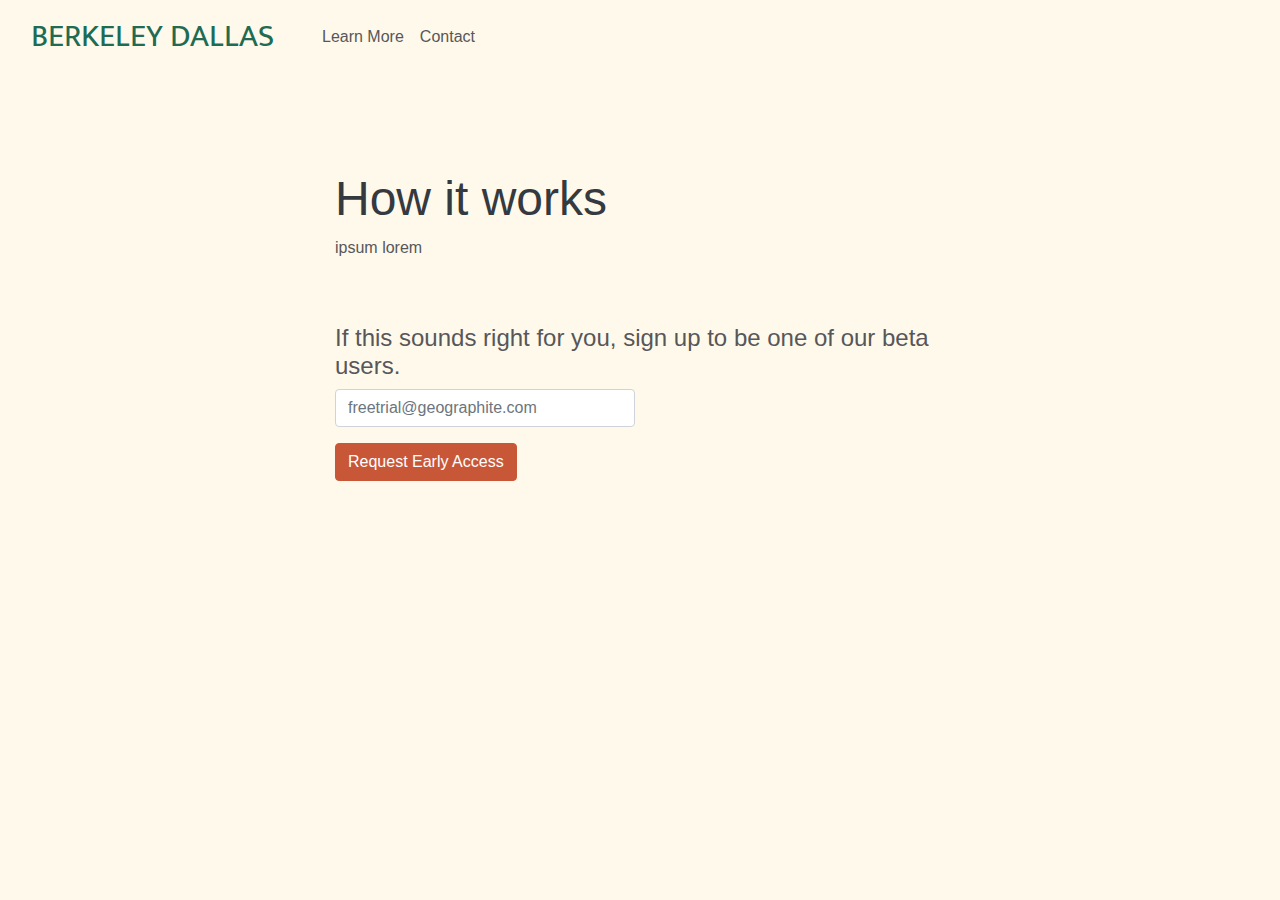
==== learn-more.html @ 082b2bab "let there be light" ====
<!DOCTYPE html>
<html lang="en">
<head>
    <!-- Required meta tags -->
    <meta charset="utf-8">
    <meta name="viewport" content="width=device-width, initial-scale=1, shrink-to-fit=no">

    <link rel="icon" type="img/ico" href="img/favicon.ico">

    <link href="https://fonts.googleapis.com/css?family=Mukta+Mahee" rel="stylesheet">
    <link rel="stylesheet" href="https://maxcdn.bootstrapcdn.com/bootstrap/4.0.0/css/bootstrap.min.css" integrity="sha384-Gn5384xqQ1aoWXA+058RXPxPg6fy4IWvTNh0E263XmFcJlSAwiGgFAW/dAiS6JXm" crossorigin="anonymous">
    <link rel="stylesheet" href="css/style.css">

    <title>BERKELEY DALLAS</title>
</head>
<body>
    <div class="container-fluid">
        <nav class="navbar navbar-expand-lg">
            <a class="navbar-brand" href="/">BERKELEY DALLAS</a>
            <button class="navbar-toggler" type="button" data-toggle="collapse" data-target="#top-nav" aria-controls="top-nav" aria-expanded="false" aria-label="Toggle navigation">
                <span class="navbar-toggler-icon"></span>
            </button>

            <div class="collapse navbar-collapse" id="top-nav">
                <ul class="navbar-nav ml-4">
                    <li class="nav-item">
                        <a class="nav-link" href="/learn-more.html">Learn More</a>
                    </li>
                    <li class="nav-item">
                        <a class="nav-link" href="/contact.html">Contact</a>
                    </li>
                </ul>
            </div>
        </nav>
    </div>

    <div class="container-fluid">
        <div class="row">
            <div class="col"></div>
            <div class="col-6">
                <div id="hero">
                    <h1 class="text-dark">How it works</h1>
                    <p class="text-dark-gray">ipsum lorem</p>
                    <br>
                    <br>
                    <h4 class="text-dark-gray">If this sounds right for you, sign up to be one of our beta users.</h4>
                    <form>
                        <div class="form-group">
                            <input type="email" class="form-control" name="email" placeholder="freetrial@geographite.com" required>
                            </div>
                            <div class="form-group">
                                <button type="submit" class="btn btn-large btn-cta">Request Early Access</button>
                            </div>
                    </form>
                </div>
            </div>
            <div class="col"></div>
        </div>
    </div>
    <script src="https://code.jquery.com/jquery-3.2.1.slim.min.js" integrity="sha384-KJ3o2DKtIkvYIK3UENzmM7KCkRr/rE9/Qpg6aAZGJwFDMVNA/GpGFF93hXpG5KkN" crossorigin="anonymous"></script>
    <script src="https://cdnjs.cloudflare.com/ajax/libs/popper.js/1.12.9/umd/popper.min.js" integrity="sha384-ApNbgh9B+Y1QKtv3Rn7W3mgPxhU9K/ScQsAP7hUibX39j7fakFPskvXusvfa0b4Q" crossorigin="anonymous"></script>
    <script src="https://maxcdn.bootstrapcdn.com/bootstrap/4.0.0/js/bootstrap.min.js" integrity="sha384-JZR6Spejh4U02d8jOt6vLEHfe/JQGiRRSQQxSfFWpi1MquVdAyjUar5+76PVCmYl" crossorigin="anonymous"></script>
</body>
</html>
---- css/style.css ----
html {
	--bd-orange: #c85738;
	--bd-orange-light: #d26142;
	--bd-green: #206b51;
	--bd-off-white: #fff9ec;
	--bd-dark-gray: #575759;
}

body {
	background-color: var(--bd-off-white);
}

.text-dark-gray {
	color: var(--bd-dark-gray);
}

.text-orange {
	color: var(--bd-orange);
}

.navbar-brand {
	color: var(--bd-green);
	font-family: 'Mukta Mahee', sans-serif;
	font-size: 2em;
}

.navbar-brand:hover {
	color: var(--bd-green);
}

.navbar a.nav-link {
	color: var(--bd-dark-gray);
}

#hero {
	margin: 6em auto;
}

#hero h1 {
	font-size: 3em;
}

#hero hr {
	max-width: 200px;
}

#hero input {
	max-width: 300px;
}

.btn-cta {
	background-color: var(--bd-orange);
	border-color: var(--bd-orange);
	color: white;
}

.btn-cta:hover {
	background-color: var(--bd-orange-light);
	border-color: var(--bd-orange-light);
	color: white;
}
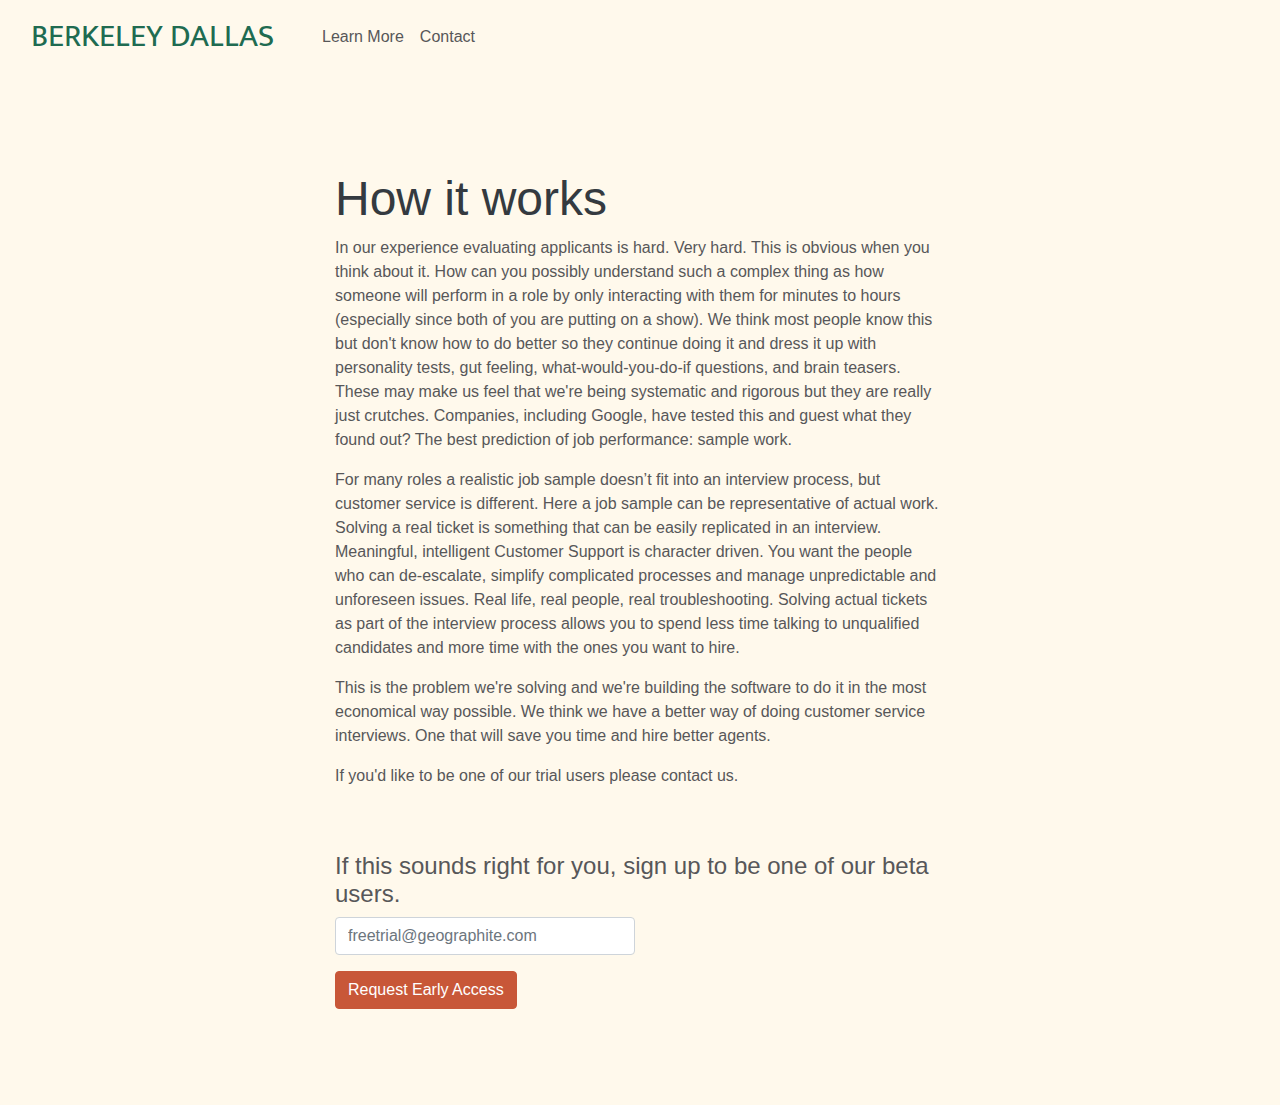
==== commit d0095bf2: "updating copy" ====
--- a/learn-more.html
+++ b/learn-more.html
@@ -40,7 +40,10 @@
             <div class="col-6">
                 <div id="hero">
                     <h1 class="text-dark">How it works</h1>
-                    <p class="text-dark-gray">ipsum lorem</p>
+                    <p class="text-dark-gray">In our experience evaluating applicants is hard. Very hard. This is obvious when you think about it. How can you possibly understand such a complex thing as how someone will perform in a role by only interacting with them for minutes to hours (especially since both of you are putting on a show). We think most people know this but don't know how to do better so they continue doing it and dress it up with personality tests, gut feeling, what-would-you-do-if questions, and brain teasers. These may make us feel that we're being systematic and rigorous but they are really just crutches. Companies, including Google, have tested this and guest what they found out? The best prediction of job performance: sample work.</p>
+                    <p class="text-dark-gray">For many roles a realistic job sample doesn’t fit into an interview process, but customer service is different. Here a job sample can be representative of actual work. Solving a real ticket is something that can be easily replicated in an interview. Meaningful, intelligent Customer Support is character driven. You want the people who can de-escalate, simplify complicated processes and manage unpredictable and unforeseen issues. Real life, real people, real troubleshooting. Solving actual tickets as part of the interview process allows you to spend less time talking to unqualified candidates and more time with the ones you want to hire.</p>
+                    <p class="text-dark-gray">This is the problem we're solving and we're building the software to do it in the most economical way possible. We think we have a better way of doing customer service interviews. One that will save you time and hire better agents.</p>
+                    <p class="text-dark-gray">If you'd like to be one of our trial users please contact us.</p>
                     <br>
                     <br>
                     <h4 class="text-dark-gray">If this sounds right for you, sign up to be one of our beta users.</h4>
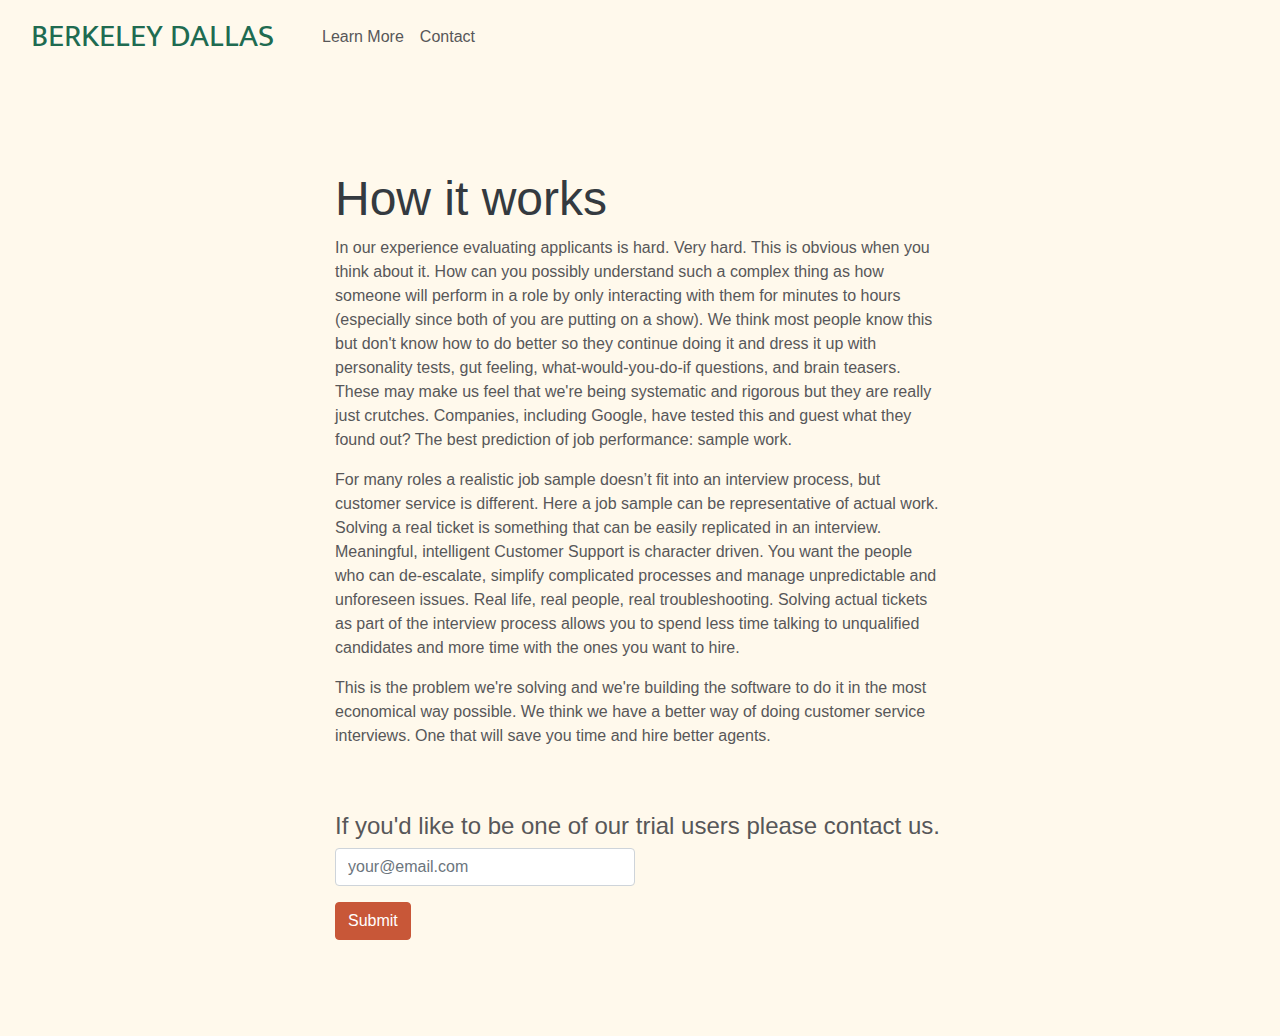
==== commit a86ee052: "updating copy" ====
--- a/learn-more.html
+++ b/learn-more.html
@@ -43,16 +43,15 @@
                     <p class="text-dark-gray">In our experience evaluating applicants is hard. Very hard. This is obvious when you think about it. How can you possibly understand such a complex thing as how someone will perform in a role by only interacting with them for minutes to hours (especially since both of you are putting on a show). We think most people know this but don't know how to do better so they continue doing it and dress it up with personality tests, gut feeling, what-would-you-do-if questions, and brain teasers. These may make us feel that we're being systematic and rigorous but they are really just crutches. Companies, including Google, have tested this and guest what they found out? The best prediction of job performance: sample work.</p>
                     <p class="text-dark-gray">For many roles a realistic job sample doesn’t fit into an interview process, but customer service is different. Here a job sample can be representative of actual work. Solving a real ticket is something that can be easily replicated in an interview. Meaningful, intelligent Customer Support is character driven. You want the people who can de-escalate, simplify complicated processes and manage unpredictable and unforeseen issues. Real life, real people, real troubleshooting. Solving actual tickets as part of the interview process allows you to spend less time talking to unqualified candidates and more time with the ones you want to hire.</p>
                     <p class="text-dark-gray">This is the problem we're solving and we're building the software to do it in the most economical way possible. We think we have a better way of doing customer service interviews. One that will save you time and hire better agents.</p>
-                    <p class="text-dark-gray">If you'd like to be one of our trial users please contact us.</p>
                     <br>
                     <br>
-                    <h4 class="text-dark-gray">If this sounds right for you, sign up to be one of our beta users.</h4>
+                    <h4 class="text-dark-gray">If you'd like to be one of our trial users please contact us.</h4>
                     <form>
                         <div class="form-group">
-                            <input type="email" class="form-control" name="email" placeholder="freetrial@geographite.com" required>
+                            <input type="email" class="form-control" name="email" placeholder="your@email.com" required>
                             </div>
                             <div class="form-group">
-                                <button type="submit" class="btn btn-large btn-cta">Request Early Access</button>
+                                <button type="submit" class="btn btn-large btn-cta">Submit</button>
                             </div>
                     </form>
                 </div>
